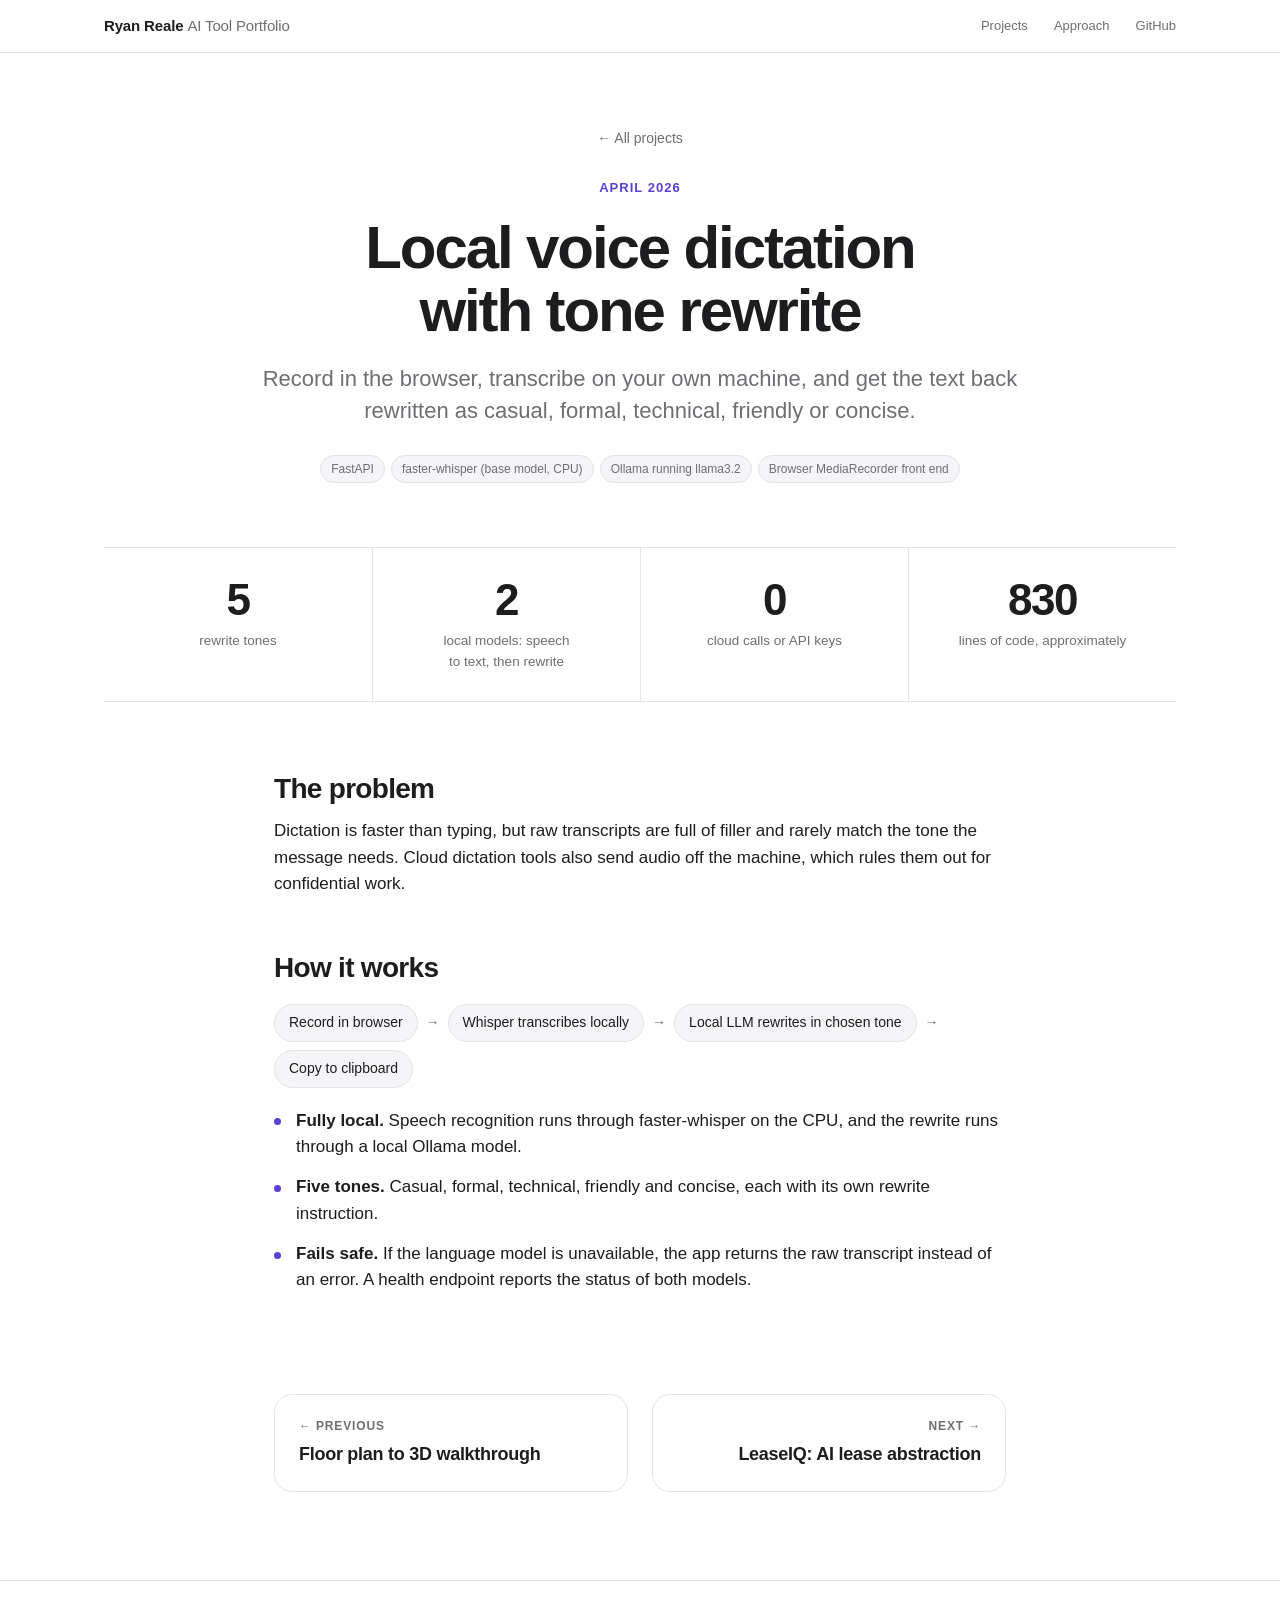
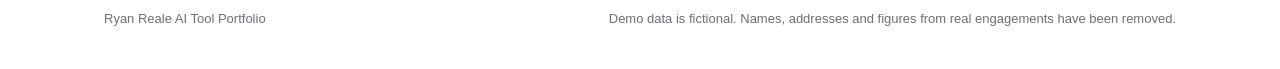
==== projects/dictation.html @ 84ed0e1f "Ryan Reale AI Tool Portfolio site Co-Authored-By: Claude Fable 5.2 <noreply@anthropic.com>" ====
<!doctype html>
<html lang="en">
<head>
<meta charset="utf-8">
<meta name="viewport" content="width=device-width, initial-scale=1">
<title>Local voice dictation with tone rewrite | Ryan Reale AI Tool Portfolio</title>
<meta name="description" content="Ryan Reale AI Tool Portfolio: AI tools and automations for commercial real estate and finance workflows.">
<meta name="color-scheme" content="light dark">
<link rel="stylesheet" href="../assets/style.css">
</head>
<body>
<header class="top"><div class="wrap">
<a class="brand" href="../index.html">Ryan Reale <span>AI Tool Portfolio</span></a>
<nav><a href="../index.html#projects">Projects</a><a href="../index.html#approach">Approach</a><a href="https://github.com/RSR71">GitHub</a></nav>
</div></header>

<div class="phead"><div class="wrap">
<a class="back" href="../index.html#projects">&larr; All projects</a>
<p class="eyebrow">April 2026</p>
<h1>Local voice dictation with tone rewrite</h1>
<p class="lead">Record in the browser, transcribe on your own machine, and get the text back rewritten as casual, formal, technical, friendly or concise.</p>

<div class="tags"><span class="tag">FastAPI</span><span class="tag">faster-whisper (base model, CPU)</span><span class="tag">Ollama running llama3.2</span><span class="tag">Browser MediaRecorder front end</span></div>
<div class="statband"><div><b>5</b><span>rewrite tones</span></div><div><b>2</b><span>local models: speech to text, then rewrite</span></div><div><b>0</b><span>cloud calls or API keys</span></div><div><b>830</b><span>lines of code, approximately</span></div></div>
</div></div>
<div class="wrap narrow"><div class="prose">
<h2>The problem</h2>
<p>Dictation is faster than typing, but raw transcripts are full of filler and rarely match the tone the message needs. Cloud dictation tools also send audio off the machine, which rules them out for confidential work.</p>
<h2>How it works</h2>
<ol class="flow"><li>Record in browser</li><li class="arr" aria-hidden="true">&rarr;</li><li>Whisper transcribes locally</li><li class="arr" aria-hidden="true">&rarr;</li><li>Local LLM rewrites in chosen tone</li><li class="arr" aria-hidden="true">&rarr;</li><li>Copy to clipboard</li></ol>
<ul>
<li><b>Fully local.</b> Speech recognition runs through faster-whisper on the CPU, and the rewrite runs through a local Ollama model.</li>
<li><b>Five tones.</b> Casual, formal, technical, friendly and concise, each with its own rewrite instruction.</li>
<li><b>Fails safe.</b> If the language model is unavailable, the app returns the raw transcript instead of an error. A health endpoint reports the status of both models.</li>
</ul>
</div></div>
<div class="wrap narrow"><div class="pnav">
<a href="condo-tour.html"><small>&larr; Previous</small><b>Floor plan to 3D walkthrough</b></a>
<a class="next" href="leaseiq.html"><small>Next &rarr;</small><b>LeaseIQ: AI lease abstraction</b></a>
</div></div>

<footer><div class="wrap"><span>Ryan Reale AI Tool Portfolio</span><span>Demo data is fictional. Names, addresses and figures from real engagements have been removed.</span></div></footer>
<script>
(function(){var els=document.querySelectorAll('.rise');if(!('IntersectionObserver' in window)){els.forEach(function(e){e.classList.add('in')});return}
var io=new IntersectionObserver(function(es){es.forEach(function(e){if(e.isIntersecting){e.target.classList.add('in');io.unobserve(e.target)}})},{rootMargin:'0px 0px -8% 0px'});
els.forEach(function(e,i){e.style.transitionDelay=(Math.min(i%4,3)*60)+'ms';io.observe(e)})})();
</script>
</body>
</html>
---- assets/style.css ----
:root{
  --bg:#ffffff;--alt:#f5f5f7;--card:#ffffff;--ink:#1d1d1f;--mute:#6e6e73;--line:#e3e3e8;
  --accent:#5b3fd6;--accent2:#9a5cf0;--chip:#f0eefb;--chip-ink:#3d2a99;--shadow:0 1px 2px rgba(0,0,0,.04),0 12px 32px rgba(0,0,0,.06);
  --nav:rgba(255,255,255,.72);
  --font:-apple-system,BlinkMacSystemFont,"Segoe UI Variable Display","Segoe UI",Inter,"Helvetica Neue",Arial,sans-serif;
}
@media (prefers-color-scheme:dark){:root{
  --bg:#0a0a0c;--alt:#111114;--card:#16161a;--ink:#f5f5f7;--mute:#a1a1a6;--line:#26262b;
  --accent:#a48bff;--accent2:#d19bff;--chip:#1f1b33;--chip-ink:#cfc3ff;--shadow:0 1px 2px rgba(0,0,0,.4),0 16px 40px rgba(0,0,0,.45);
  --nav:rgba(10,10,12,.72);
}}
*{box-sizing:border-box}
html{scroll-behavior:smooth;-webkit-text-size-adjust:100%}
body{margin:0;font-family:var(--font);color:var(--ink);background:var(--bg);line-height:1.55;font-size:17px;-webkit-font-smoothing:antialiased;text-rendering:optimizeLegibility}
a{color:var(--accent);text-decoration:none}
a:hover{text-decoration:underline}
img{max-width:100%}
.wrap{max-width:1120px;margin:0 auto;padding:0 24px}
.narrow{max-width:780px}
:focus-visible{outline:2px solid var(--accent);outline-offset:3px;border-radius:6px}

/* nav */
header.top{position:sticky;top:0;z-index:50;background:var(--nav);backdrop-filter:saturate(180%) blur(18px);-webkit-backdrop-filter:saturate(180%) blur(18px);border-bottom:1px solid var(--line)}
header.top .wrap{display:flex;justify-content:space-between;align-items:center;height:52px;gap:16px}
.brand{font-weight:600;color:var(--ink);font-size:15px;letter-spacing:-.01em;white-space:nowrap}
.brand:hover{text-decoration:none}
.brand span{color:var(--mute);font-weight:400}
nav{display:flex;gap:26px}
nav a{font-size:13px;color:var(--mute);transition:color .15s}
nav a:hover{color:var(--ink);text-decoration:none}
@media(max-width:560px){.brand span{display:none}nav{gap:18px}}

/* hero */
.hero{padding:112px 0 88px;text-align:center}
.eyebrow{font-size:13px;font-weight:600;letter-spacing:.08em;text-transform:uppercase;color:var(--accent);margin:0 0 18px}
.hero h1{font-size:clamp(40px,7vw,76px);line-height:1.04;letter-spacing:-.035em;font-weight:700;margin:0 auto 22px;max-width:15ch;text-wrap:balance}
.grad{background:linear-gradient(92deg,var(--accent),var(--accent2));-webkit-background-clip:text;background-clip:text;color:transparent}
.lead{font-size:clamp(18px,2.2vw,22px);line-height:1.45;color:var(--mute);max-width:36em;margin:0 auto;text-wrap:pretty}
.btns{display:flex;flex-wrap:wrap;gap:12px;margin-top:34px}
.hero .btns{justify-content:center}
.btn{display:inline-flex;align-items:center;gap:8px;background:var(--ink);color:var(--bg);padding:12px 22px;border-radius:999px;font-weight:600;font-size:15px;transition:transform .15s,opacity .15s}
.btn:hover{text-decoration:none;transform:translateY(-1px);opacity:.88}
.btn.alt{background:transparent;color:var(--ink);box-shadow:inset 0 0 0 1px var(--line)}
.btn.alt:hover{box-shadow:inset 0 0 0 1px var(--mute);opacity:1}
.stats{display:flex;flex-wrap:wrap;justify-content:center;gap:16px 64px;margin-top:64px}
.stat b{display:block;font-size:34px;font-weight:700;letter-spacing:-.03em;font-variant-numeric:tabular-nums}
.stat span{font-size:13px;color:var(--mute)}

/* sections */
section{padding:88px 0}
section.band{background:var(--alt)}
.sec-head{margin-bottom:44px}
h2{font-size:clamp(28px,4vw,40px);letter-spacing:-.03em;line-height:1.1;margin:0 0 12px;font-weight:700}
p.sub{color:var(--mute);margin:0;max-width:34em;font-size:19px}

/* cards */
.grid{display:grid;grid-template-columns:repeat(2,minmax(0,1fr));gap:24px}
@media(max-width:820px){.grid{grid-template-columns:1fr}}
.card{background:var(--card);border:1px solid var(--line);border-radius:22px;overflow:hidden;display:flex;flex-direction:column;color:var(--ink);transition:transform .25s cubic-bezier(.2,.7,.2,1),box-shadow .25s,border-color .25s}
.card:hover{text-decoration:none;transform:translateY(-4px);box-shadow:var(--shadow);border-color:transparent}
.card .thumb{aspect-ratio:16/9;background:var(--alt);overflow:hidden;padding:28px 28px 0}
.card .thumb img{width:100%;height:100%;object-fit:cover;object-position:top left;display:block;border-radius:10px 10px 0 0;box-shadow:0 8px 30px rgba(0,0,0,.12);transition:transform .5s cubic-bezier(.2,.7,.2,1)}
.card:hover .thumb img{transform:scale(1.025)}
.card .thumb.full{padding:0}
.card .thumb.full img{border-radius:0;box-shadow:none;object-position:center}
.card .thumb.txt{display:flex;align-items:center;justify-content:center;padding:32px;text-align:center;font-weight:700;font-size:clamp(22px,2.6vw,30px);line-height:1.15;letter-spacing:-.025em;background:radial-gradient(120% 120% at 0% 0%,var(--chip),var(--alt))}
.card .thumb.txt em{font-style:normal;display:block}
.card .body{padding:26px 28px 28px;display:flex;flex-direction:column;gap:10px;flex:1}
.when{font-size:12px;font-weight:600;letter-spacing:.07em;text-transform:uppercase;color:var(--mute)}
.card h3{margin:0;font-size:23px;letter-spacing:-.02em;line-height:1.2;font-weight:700}
.card p{margin:0;font-size:16px;color:var(--mute)}
.card .more{margin-top:auto;padding-top:14px;font-size:15px;font-weight:600;color:var(--accent);display:flex;justify-content:space-between;align-items:center;gap:12px;flex-wrap:wrap}
.card .more i{font-style:normal;display:inline-block;transition:transform .2s}
.card:hover .more i{transform:translateX(4px)}
.live{font-size:11px;font-weight:700;letter-spacing:.06em;text-transform:uppercase;color:var(--chip-ink);background:var(--chip);padding:4px 10px;border-radius:999px}
.card.feature{grid-column:1/-1;flex-direction:row}
.card.feature .thumb{flex:1.25;aspect-ratio:auto;min-height:340px;padding:36px 0 0 36px;order:2}
.card.feature .thumb img{border-radius:12px 0 0 0}
.card.feature .body{flex:1;padding:40px;justify-content:center}
.card.feature h3{font-size:32px}
.card.feature p{font-size:18px}
.card.feature .more{margin-top:8px}
@media(max-width:820px){.card.feature{flex-direction:column}.card.feature .thumb{order:0;min-height:0;aspect-ratio:16/9;padding:28px 28px 0}.card.feature .thumb img{border-radius:10px 10px 0 0}.card.feature .body{padding:26px 28px 28px}.card.feature h3{font-size:23px}.card.feature p{font-size:16px}}
.tags{display:flex;flex-wrap:wrap;gap:6px}
.tag{font-size:12px;background:var(--alt);color:var(--mute);padding:4px 10px;border-radius:999px;border:1px solid var(--line)}

/* approach */
.principles{display:grid;grid-template-columns:repeat(4,minmax(0,1fr));gap:36px}
@media(max-width:900px){.principles{grid-template-columns:repeat(2,minmax(0,1fr))}}
@media(max-width:520px){.principles{grid-template-columns:1fr}}
.principles div{border-top:1px solid var(--line);padding-top:20px}
.principles .n{font-size:13px;font-weight:600;color:var(--accent);font-variant-numeric:tabular-nums}
.principles h3{font-size:19px;letter-spacing:-.015em;margin:10px 0 8px}
.principles p{font-size:15.5px;margin:0;color:var(--mute)}

footer{border-top:1px solid var(--line);padding:28px 0 40px;font-size:13px;color:var(--mute)}
footer .wrap{display:flex;justify-content:space-between;gap:16px;flex-wrap:wrap}

/* project pages */
.phead{padding:72px 0 0;text-align:center}
.back{font-size:14px;color:var(--mute);display:inline-block;margin-bottom:28px}
.back:hover{color:var(--ink);text-decoration:none}
.phead h1{font-size:clamp(34px,5.6vw,60px);letter-spacing:-.035em;line-height:1.06;margin:0 auto 20px;max-width:18ch;font-weight:700;text-wrap:balance}
.phead .btns{justify-content:center}
.phead .tags{justify-content:center;margin-top:28px}
.statband{display:grid;grid-template-columns:repeat(4,minmax(0,1fr));gap:0;margin:64px 0 0;border-top:1px solid var(--line);border-bottom:1px solid var(--line)}
.statband div{padding:28px 20px;text-align:center;border-left:1px solid var(--line)}
.statband div:first-child{border-left:0}
.statband b{display:block;font-size:clamp(30px,4vw,44px);font-weight:700;letter-spacing:-.035em;line-height:1.1;font-variant-numeric:tabular-nums}
.statband span{font-size:13.5px;color:var(--mute);display:block;margin-top:6px;text-wrap:balance}
@media(max-width:760px){.statband{grid-template-columns:repeat(2,minmax(0,1fr))}.statband div:nth-child(3){border-left:0}.statband div:nth-child(n+3){border-top:1px solid var(--line)}}
.prose{padding:72px 0 24px}
.prose h2{font-size:28px;letter-spacing:-.025em;margin:56px 0 14px}
.prose h2:first-child{margin-top:0}
.prose p{margin:0 0 16px}
.prose ul{padding:0;margin:20px 0;list-style:none;display:grid;gap:14px}
.prose li{padding-left:22px;position:relative}
.prose li::before{content:"";position:absolute;left:0;top:.62em;width:7px;height:7px;border-radius:50%;background:var(--accent)}
.prose li b{font-weight:600}
figure{margin:40px 0}
figure img,.shots img{width:100%;border-radius:14px;display:block;border:1px solid var(--line);box-shadow:var(--shadow)}
figcaption{font-size:13.5px;color:var(--mute);margin-top:12px;text-align:center}
.shots{display:grid;grid-template-columns:repeat(auto-fit,minmax(230px,1fr));gap:16px;margin:40px 0}
.wide{width:min(1072px,calc(100vw - 48px));position:relative;left:50%;transform:translateX(-50%)}
.flow{display:flex;flex-wrap:wrap;gap:8px;align-items:center;margin:20px 0 8px;padding:0;list-style:none}
.prose .flow li{background:var(--alt);border:1px solid var(--line);border-radius:999px;padding:7px 14px;font-size:14px;font-weight:500}
.prose .flow li::before{display:none}
.prose .flow li.arr{background:none;border:0;padding:0;color:var(--mute);font-weight:400}
.note{background:var(--alt);border-radius:14px;padding:18px 22px;font-size:15px;color:var(--mute);margin:36px 0 0}
.pnav{display:grid;grid-template-columns:1fr 1fr;gap:24px;padding:56px 0 88px}
.pnav a{border:1px solid var(--line);border-radius:18px;padding:22px 24px;color:var(--ink);transition:border-color .2s,transform .2s}
.pnav a:hover{text-decoration:none;border-color:var(--mute);transform:translateY(-2px)}
.pnav small{display:block;font-size:12px;font-weight:600;letter-spacing:.07em;text-transform:uppercase;color:var(--mute);margin-bottom:6px}
.pnav b{font-size:18px;letter-spacing:-.015em}
.pnav .next{text-align:right}
@media(max-width:600px){.pnav{grid-template-columns:1fr}.pnav .next{text-align:left}}

/* motion */
@media (prefers-reduced-motion:no-preference){
  .rise{opacity:0;transform:translateY(18px);transition:opacity .7s cubic-bezier(.2,.7,.2,1),transform .7s cubic-bezier(.2,.7,.2,1)}
  .rise.in{opacity:1;transform:none}
}
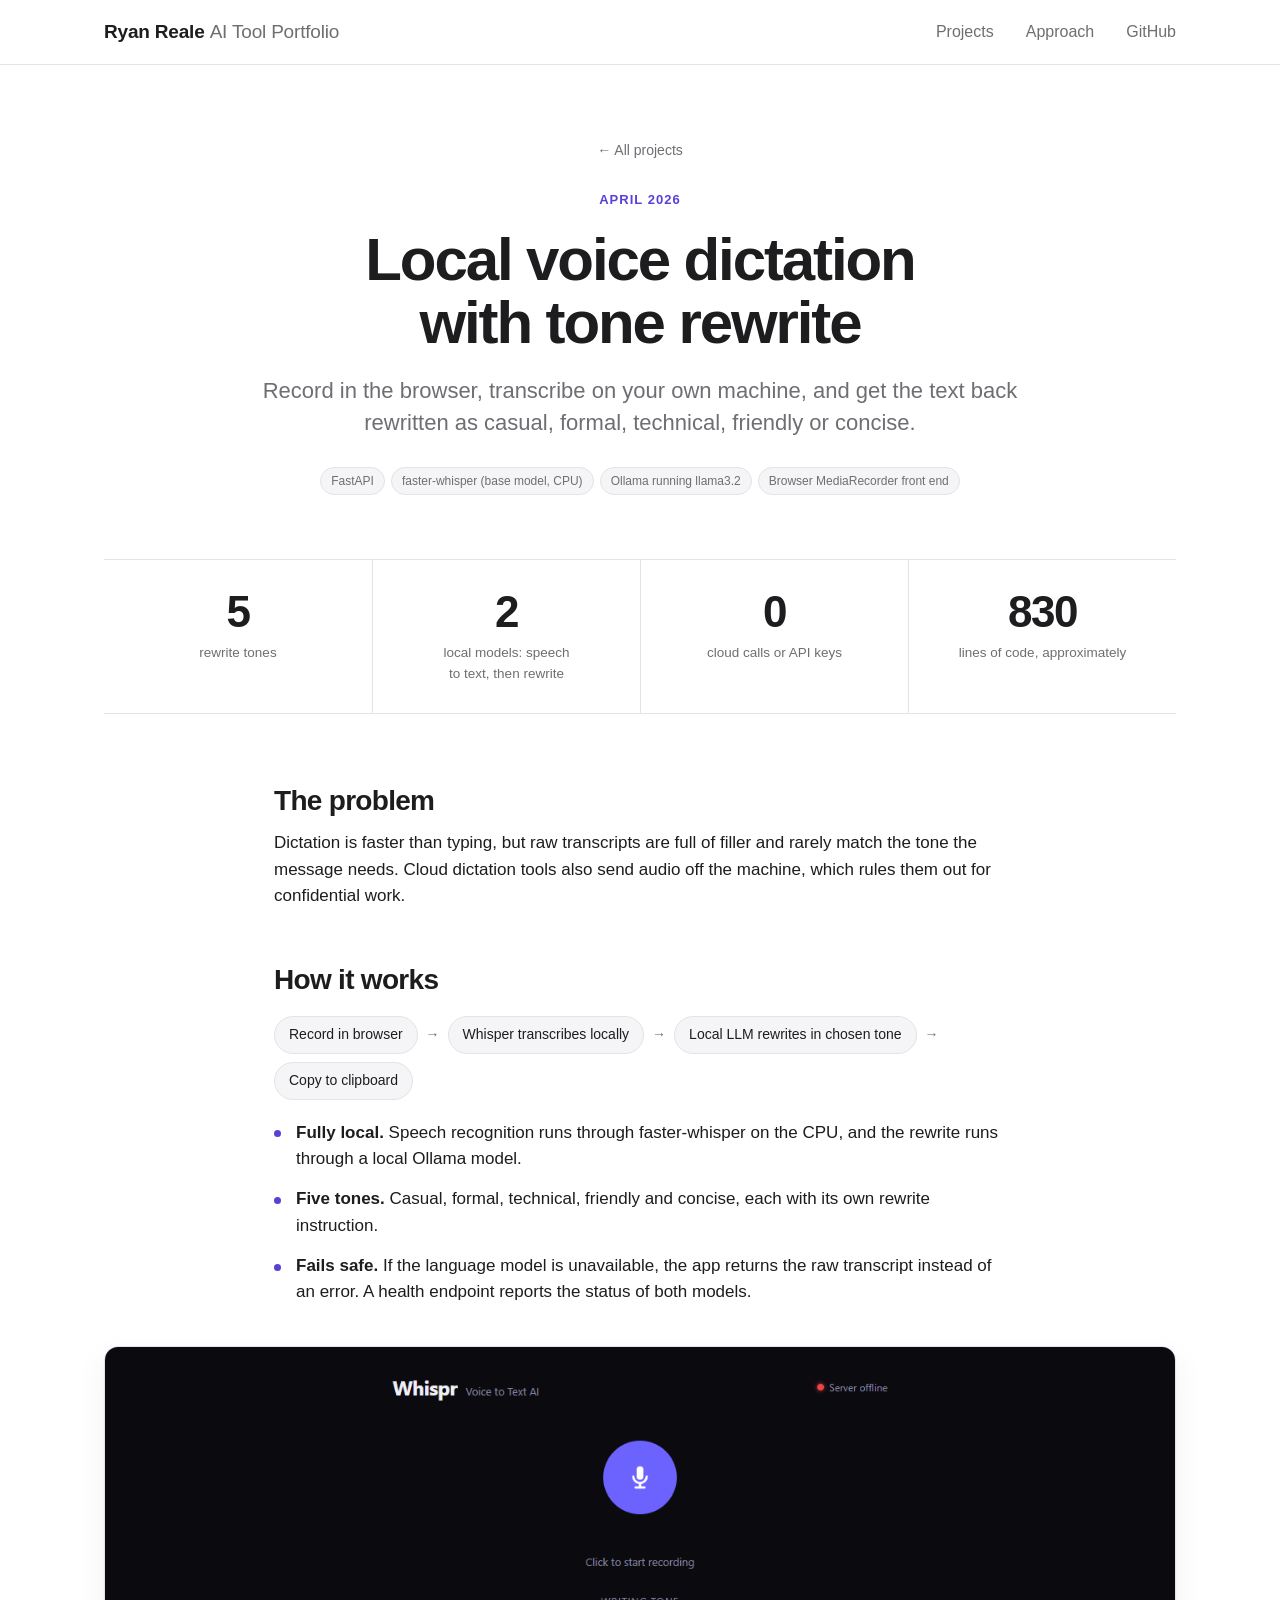
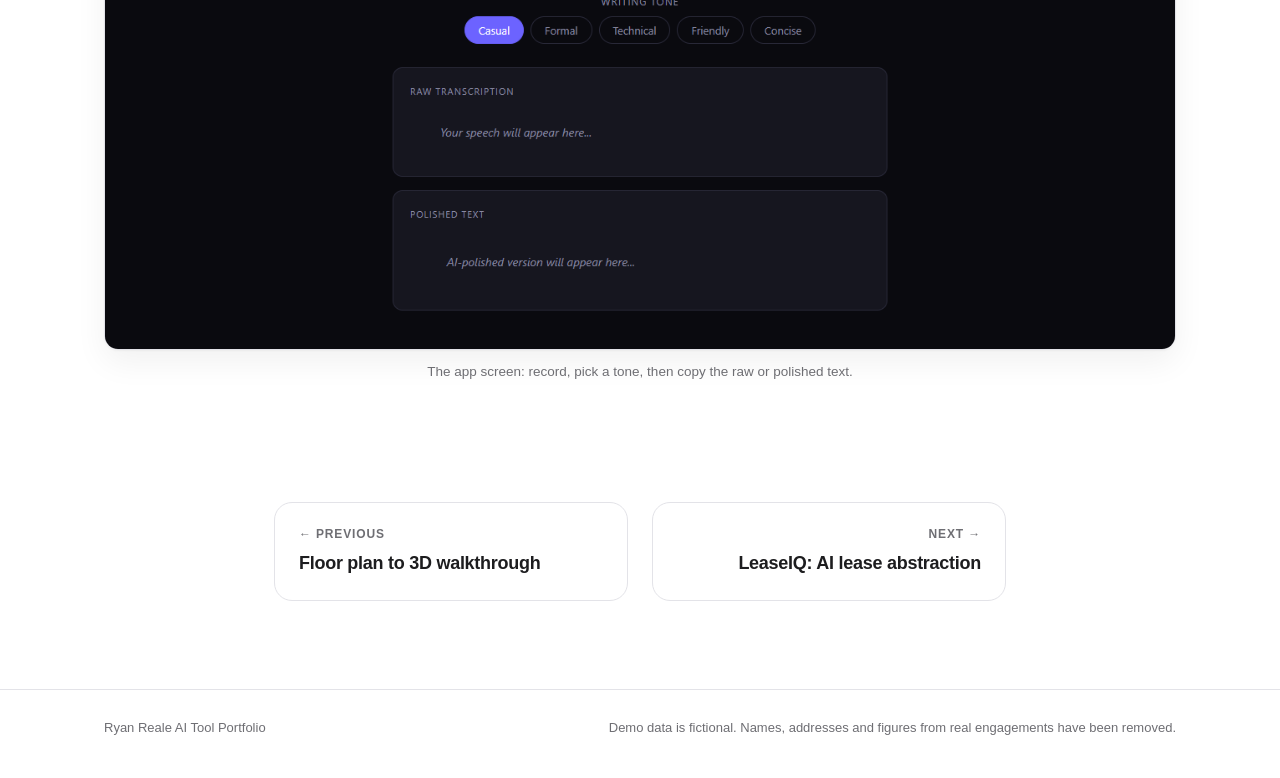
==== commit d170643e: "Add screenshots to every project tile; larger navigation text Co-Authored-By: Claude Fable 5.2 <nore" ====
--- a/projects/dictation.html
+++ b/projects/dictation.html
@@ -33,6 +33,7 @@
 <li><b>Five tones.</b> Casual, formal, technical, friendly and concise, each with its own rewrite instruction.</li>
 <li><b>Fails safe.</b> If the language model is unavailable, the app returns the raw transcript instead of an error. A health endpoint reports the status of both models.</li>
 </ul>
+<figure class="wide"><img src="../assets/img/dictation.png" alt="Dictation app screen with record button, tone selector and transcript panels"><figcaption>The app screen: record, pick a tone, then copy the raw or polished text.</figcaption></figure>
 </div></div>
 <div class="wrap narrow"><div class="pnav">
 <a href="condo-tour.html"><small>&larr; Previous</small><b>Floor plan to 3D walkthrough</b></a>
--- a/assets/style.css
+++ b/assets/style.css
@@ -22,14 +22,14 @@
 
 /* nav */
 header.top{position:sticky;top:0;z-index:50;background:var(--nav);backdrop-filter:saturate(180%) blur(18px);-webkit-backdrop-filter:saturate(180%) blur(18px);border-bottom:1px solid var(--line)}
-header.top .wrap{display:flex;justify-content:space-between;align-items:center;height:52px;gap:16px}
-.brand{font-weight:600;color:var(--ink);font-size:15px;letter-spacing:-.01em;white-space:nowrap}
+header.top .wrap{display:flex;justify-content:space-between;align-items:center;height:64px;gap:16px}
+.brand{font-weight:600;color:var(--ink);font-size:19px;letter-spacing:-.01em;white-space:nowrap}
 .brand:hover{text-decoration:none}
 .brand span{color:var(--mute);font-weight:400}
-nav{display:flex;gap:26px}
-nav a{font-size:13px;color:var(--mute);transition:color .15s}
+nav{display:flex;gap:32px}
+nav a{font-size:16px;color:var(--mute);transition:color .15s}
 nav a:hover{color:var(--ink);text-decoration:none}
-@media(max-width:560px){.brand span{display:none}nav{gap:18px}}
+@media(max-width:560px){.brand span{display:none}nav{gap:18px}nav a{font-size:15px}}
 
 /* hero */
 .hero{padding:112px 0 88px;text-align:center}
